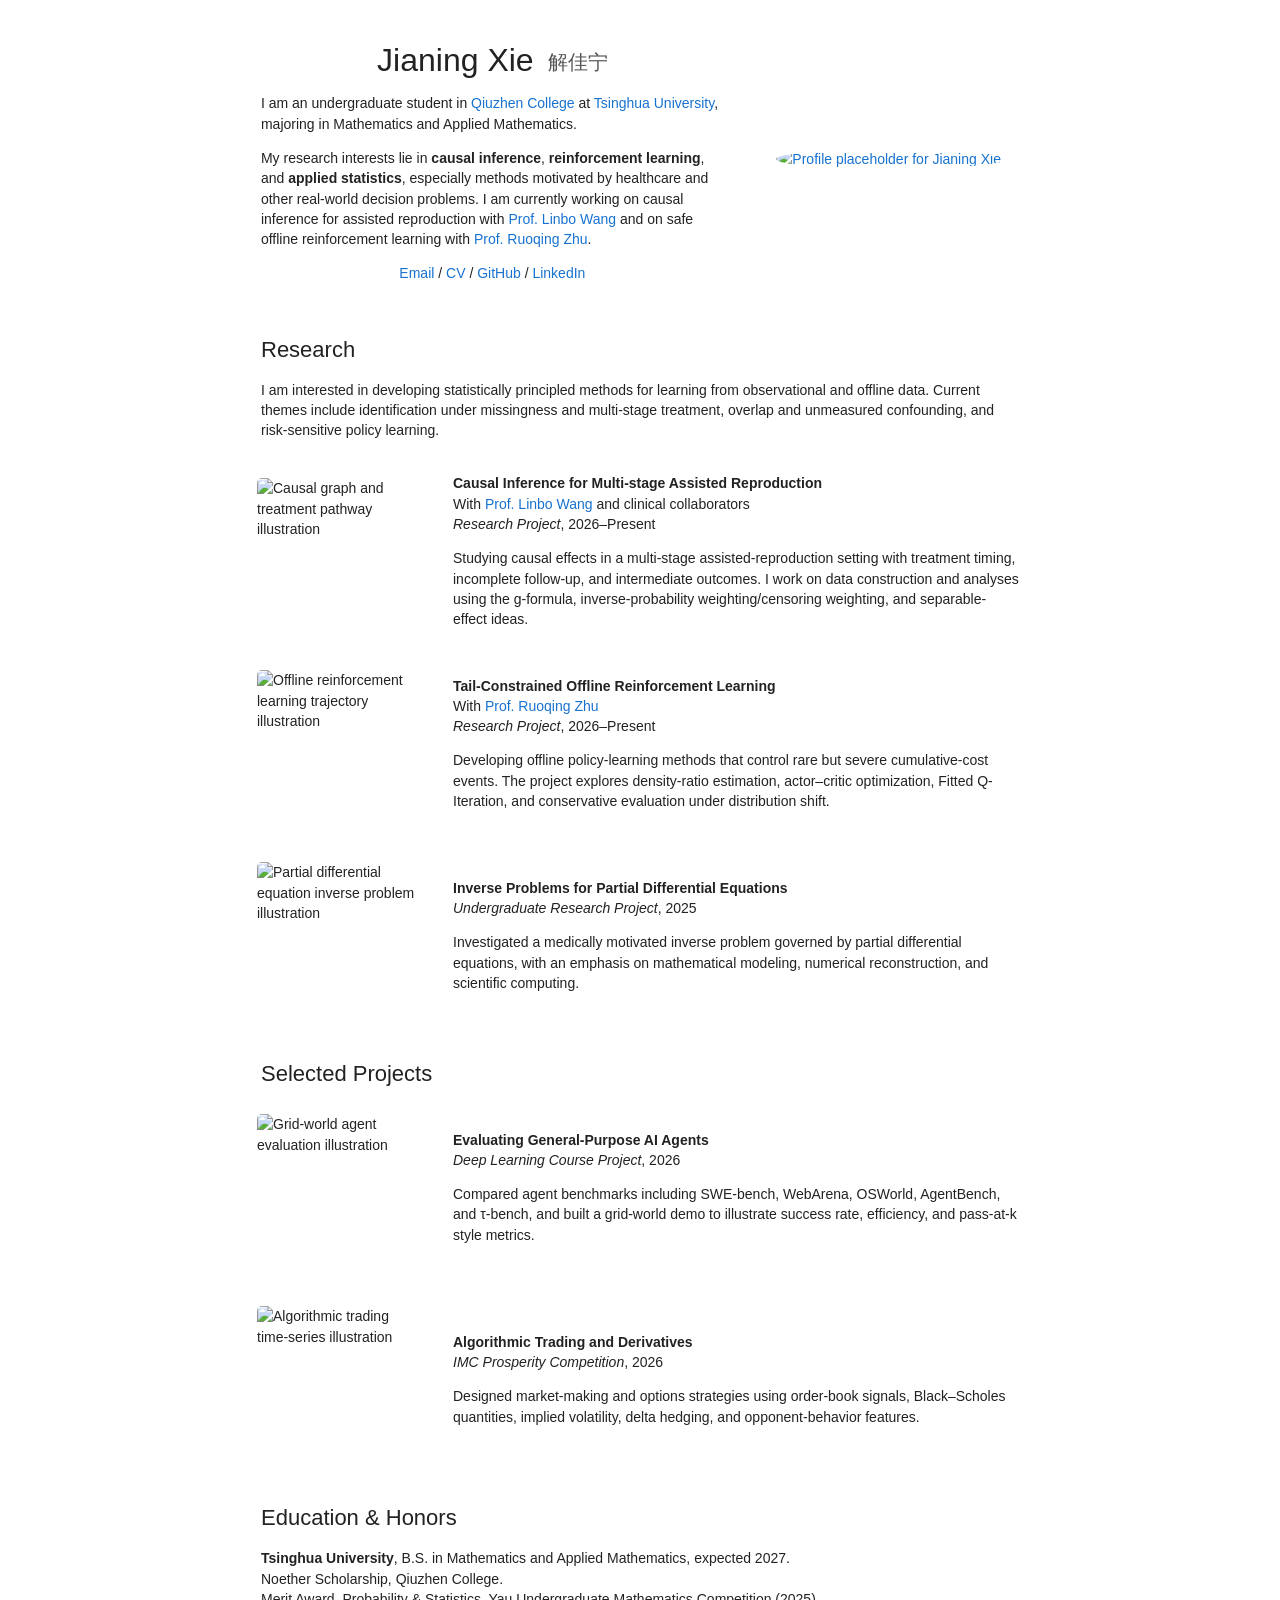
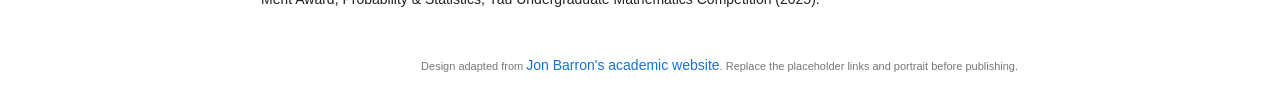
==== index.html @ 94532308 "Add files via upload" ====
<!DOCTYPE html>
<html lang="en">
<head>
  <meta charset="utf-8">
  <meta name="viewport" content="width=device-width, initial-scale=1">
  <meta name="description" content="Jianing Xie's academic homepage — causal inference, reinforcement learning, and applied statistics.">
  <meta name="author" content="Jianing Xie">
  <title>Jianing Xie</title>
  <link rel="icon" href="images/favicon.svg" type="image/svg+xml">
  <link rel="stylesheet" href="stylesheet.css">
</head>
<body>
  <table class="page-table" role="presentation">
    <tbody>
      <tr>
        <td>
          <table class="section-table hero-table" role="presentation">
            <tbody>
              <tr>
                <td class="hero-copy">
                  <p class="name">Jianing Xie <span class="chinese-name">解佳宁</span></p>
                  <p>
                    I am an undergraduate student in
                    <a href="https://qzc.tsinghua.edu.cn/en/">Qiuzhen College</a> at
                    <a href="https://www.tsinghua.edu.cn/en/">Tsinghua University</a>,
                    majoring in Mathematics and Applied Mathematics.
                  </p>
                  <p>
                    My research interests lie in <strong>causal inference</strong>,
                    <strong>reinforcement learning</strong>, and <strong>applied statistics</strong>,
                    especially methods motivated by healthcare and other real-world decision problems.
                    I am currently working on causal inference for assisted reproduction with
                    <a href="https://www.statistics.utoronto.ca/people/directories/all-faculty/linbo-wang">Prof. Linbo Wang</a>
                    and on safe offline reinforcement learning with
                    <a href="https://stat.illinois.edu/directory/profile/rqzhu">Prof. Ruoqing Zhu</a>.
                  </p>
                  <p class="links">
                    <a href="mailto:YOUR_EMAIL">Email</a>
                    <span aria-hidden="true"> / </span>
                    <a href="cv.html">CV</a>
                    <span aria-hidden="true"> / </span>
                    <a href="https://github.com/YOUR_GITHUB_USERNAME">GitHub</a>
                    <span aria-hidden="true"> / </span>
                    <a href="https://www.linkedin.com/in/YOUR_LINKEDIN_HANDLE/">LinkedIn</a>
                  </p>
                </td>
                <td class="hero-photo-cell">
                  <a href="images/profile-placeholder.svg">
                    <img class="profile-photo" src="images/profile-placeholder.svg" alt="Profile placeholder for Jianing Xie">
                  </a>
                </td>
              </tr>
            </tbody>
          </table>

          <table class="section-table" role="presentation">
            <tbody>
              <tr>
                <td class="section-copy">
                  <h2>Research</h2>
                  <p>
                    I am interested in developing statistically principled methods for learning from
                    observational and offline data. Current themes include identification under missingness
                    and multi-stage treatment, overlap and unmeasured confounding, and risk-sensitive policy learning.
                  </p>
                </td>
              </tr>
            </tbody>
          </table>

          <table class="section-table entries" role="presentation">
            <tbody>
              <tr class="entry-row">
                <td class="entry-image-cell">
                  <img class="entry-image" src="images/causal-inference.svg" alt="Causal graph and treatment pathway illustration">
                </td>
                <td class="entry-copy">
                  <span class="papertitle">Causal Inference for Multi-stage Assisted Reproduction</span>
                  <br>
                  With <a href="https://www.statistics.utoronto.ca/people/directories/all-faculty/linbo-wang">Prof. Linbo Wang</a>
                  and clinical collaborators
                  <br>
                  <em>Research Project</em>, 2026–Present
                  <p>
                    Studying causal effects in a multi-stage assisted-reproduction setting with treatment timing,
                    incomplete follow-up, and intermediate outcomes. I work on data construction and analyses using
                    the g-formula, inverse-probability weighting/censoring weighting, and separable-effect ideas.
                  </p>
                </td>
              </tr>

              <tr class="entry-row">
                <td class="entry-image-cell">
                  <img class="entry-image" src="images/offline-rl.svg" alt="Offline reinforcement learning trajectory illustration">
                </td>
                <td class="entry-copy">
                  <span class="papertitle">Tail-Constrained Offline Reinforcement Learning</span>
                  <br>
                  With <a href="https://stat.illinois.edu/directory/profile/rqzhu">Prof. Ruoqing Zhu</a>
                  <br>
                  <em>Research Project</em>, 2026–Present
                  <p>
                    Developing offline policy-learning methods that control rare but severe cumulative-cost events.
                    The project explores density-ratio estimation, actor–critic optimization, Fitted Q-Iteration,
                    and conservative evaluation under distribution shift.
                  </p>
                </td>
              </tr>

              <tr class="entry-row">
                <td class="entry-image-cell">
                  <img class="entry-image" src="images/inverse-problems.svg" alt="Partial differential equation inverse problem illustration">
                </td>
                <td class="entry-copy">
                  <span class="papertitle">Inverse Problems for Partial Differential Equations</span>
                  <br>
                  <em>Undergraduate Research Project</em>, 2025
                  <p>
                    Investigated a medically motivated inverse problem governed by partial differential equations,
                    with an emphasis on mathematical modeling, numerical reconstruction, and scientific computing.
                  </p>
                </td>
              </tr>
            </tbody>
          </table>

          <table class="section-table" role="presentation">
            <tbody>
              <tr>
                <td class="section-copy">
                  <h2>Selected Projects</h2>
                </td>
              </tr>
            </tbody>
          </table>

          <table class="section-table entries" role="presentation">
            <tbody>
              <tr class="entry-row">
                <td class="entry-image-cell">
                  <img class="entry-image" src="images/agent-evaluation.svg" alt="Grid-world agent evaluation illustration">
                </td>
                <td class="entry-copy">
                  <span class="papertitle">Evaluating General-Purpose AI Agents</span>
                  <br>
                  <em>Deep Learning Course Project</em>, 2026
                  <p>
                    Compared agent benchmarks including SWE-bench, WebArena, OSWorld, AgentBench, and τ-bench,
                    and built a grid-world demo to illustrate success rate, efficiency, and pass-at-k style metrics.
                  </p>
                </td>
              </tr>

              <tr class="entry-row">
                <td class="entry-image-cell">
                  <img class="entry-image" src="images/trading.svg" alt="Algorithmic trading time-series illustration">
                </td>
                <td class="entry-copy">
                  <span class="papertitle">Algorithmic Trading and Derivatives</span>
                  <br>
                  <em>IMC Prosperity Competition</em>, 2026
                  <p>
                    Designed market-making and options strategies using order-book signals, Black–Scholes quantities,
                    implied volatility, delta hedging, and opponent-behavior features.
                  </p>
                </td>
              </tr>
            </tbody>
          </table>

          <table class="section-table" role="presentation">
            <tbody>
              <tr>
                <td class="section-copy">
                  <h2>Education &amp; Honors</h2>
                  <p>
                    <strong>Tsinghua University</strong>, B.S. in Mathematics and Applied Mathematics,
                    expected 2027.<br>
                    Noether Scholarship, Qiuzhen College.<br>
                    Merit Award, Probability &amp; Statistics, Yau Undergraduate Mathematics Competition (2025).
                  </p>
                </td>
              </tr>
            </tbody>
          </table>

          <table class="section-table footer-table" role="presentation">
            <tbody>
              <tr>
                <td>
                  <p class="footer-note">
                    Design adapted from
                    <a href="https://jonbarron.info/">Jon Barron's academic website</a>.
                    Replace the placeholder links and portrait before publishing.
                  </p>
                </td>
              </tr>
            </tbody>
          </table>
        </td>
      </tr>
    </tbody>
  </table>
</body>
</html>
---- stylesheet.css ----
a {
  color: #1772d0;
  text-decoration: none;
}

a:focus,
a:hover {
  color: #f09228;
  text-decoration: none;
}

body,
td,
th,
tr,
p,
a {
  font-family: "Lato", "Noto Sans SC", Verdana, Helvetica, sans-serif;
  font-size: 14px;
  line-height: 1.45;
}

body {
  margin: 0;
  color: #222;
  background: #fff;
}

strong {
  font-family: "Lato", "Noto Sans SC", Verdana, Helvetica, sans-serif;
  font-size: 14px;
}

h2 {
  margin: 0;
  font-weight: 400;
  font-family: "Lato", "Noto Sans SC", Verdana, Helvetica, sans-serif;
  font-size: 22px;
}

.page-table {
  width: 100%;
  max-width: 800px;
  border: 0;
  border-spacing: 0;
  border-collapse: separate;
  margin: 0 auto;
}

.section-table {
  width: 100%;
  border: 0;
  border-spacing: 0;
  border-collapse: separate;
  margin: 0 auto;
}

.hero-copy {
  padding: 2.5%;
  width: 63%;
  vertical-align: middle;
}

.hero-photo-cell {
  padding: 2.5%;
  width: 37%;
  max-width: 37%;
  vertical-align: middle;
}

.profile-photo {
  width: 100%;
  max-width: 230px;
  border-radius: 50%;
  display: block;
  margin: 0 auto;
}

.name {
  padding-top: 20px;
  margin: 0;
  font-family: "Lato", "Noto Sans SC", Verdana, Helvetica, sans-serif;
  font-size: 32px;
  text-align: center;
  line-height: 1.2;
}

.chinese-name {
  display: inline-block;
  margin-left: 0.25em;
  font-family: "Noto Sans SC", sans-serif;
  font-size: 0.64em;
  font-weight: 400;
  color: #555;
  vertical-align: 0.08em;
}

.links {
  text-align: center;
}

.section-copy {
  padding: 16px 20px 8px;
  width: 100%;
  vertical-align: middle;
}

.entries {
  margin-bottom: 4px;
}

.entry-row {
  vertical-align: middle;
}

.entry-image-cell {
  padding: 16px;
  width: 20%;
  vertical-align: middle;
}

.entry-image {
  width: 160px;
  max-width: 100%;
  aspect-ratio: 1 / 1;
  object-fit: cover;
  border-radius: 5px;
  display: block;
}

.entry-copy {
  padding: 8px 20px;
  width: 80%;
  vertical-align: middle;
}

.papertitle {
  font-family: "Lato", "Noto Sans SC", Verdana, Helvetica, sans-serif;
  font-size: 14px;
  font-weight: 700;
}

.footer-table {
  margin-top: 12px;
}

.footer-note {
  padding: 0 20px 24px;
  text-align: right;
  font-size: 11px;
  color: #777;
}

@media (max-width: 640px) {
  .hero-table,
  .hero-table tbody,
  .hero-table tr,
  .hero-copy,
  .hero-photo-cell,
  .entries,
  .entries tbody,
  .entry-row,
  .entry-image-cell,
  .entry-copy {
    display: block;
    width: auto;
    max-width: none;
  }

  .hero-copy {
    padding: 18px 22px 6px;
  }

  .hero-photo-cell {
    padding: 10px 22px 18px;
  }

  .profile-photo {
    max-width: 190px;
  }

  .name {
    padding-top: 4px;
    font-size: 29px;
  }

  .entry-image-cell {
    padding: 12px 22px 4px;
  }

  .entry-image {
    width: 100%;
    max-width: 260px;
    margin: 0 auto;
    aspect-ratio: 16 / 9;
  }

  .entry-copy {
    padding: 8px 22px 20px;
  }

  .section-copy {
    padding: 16px 22px 6px;
  }

  .footer-note {
    padding: 0 22px 24px;
    text-align: left;
  }
}
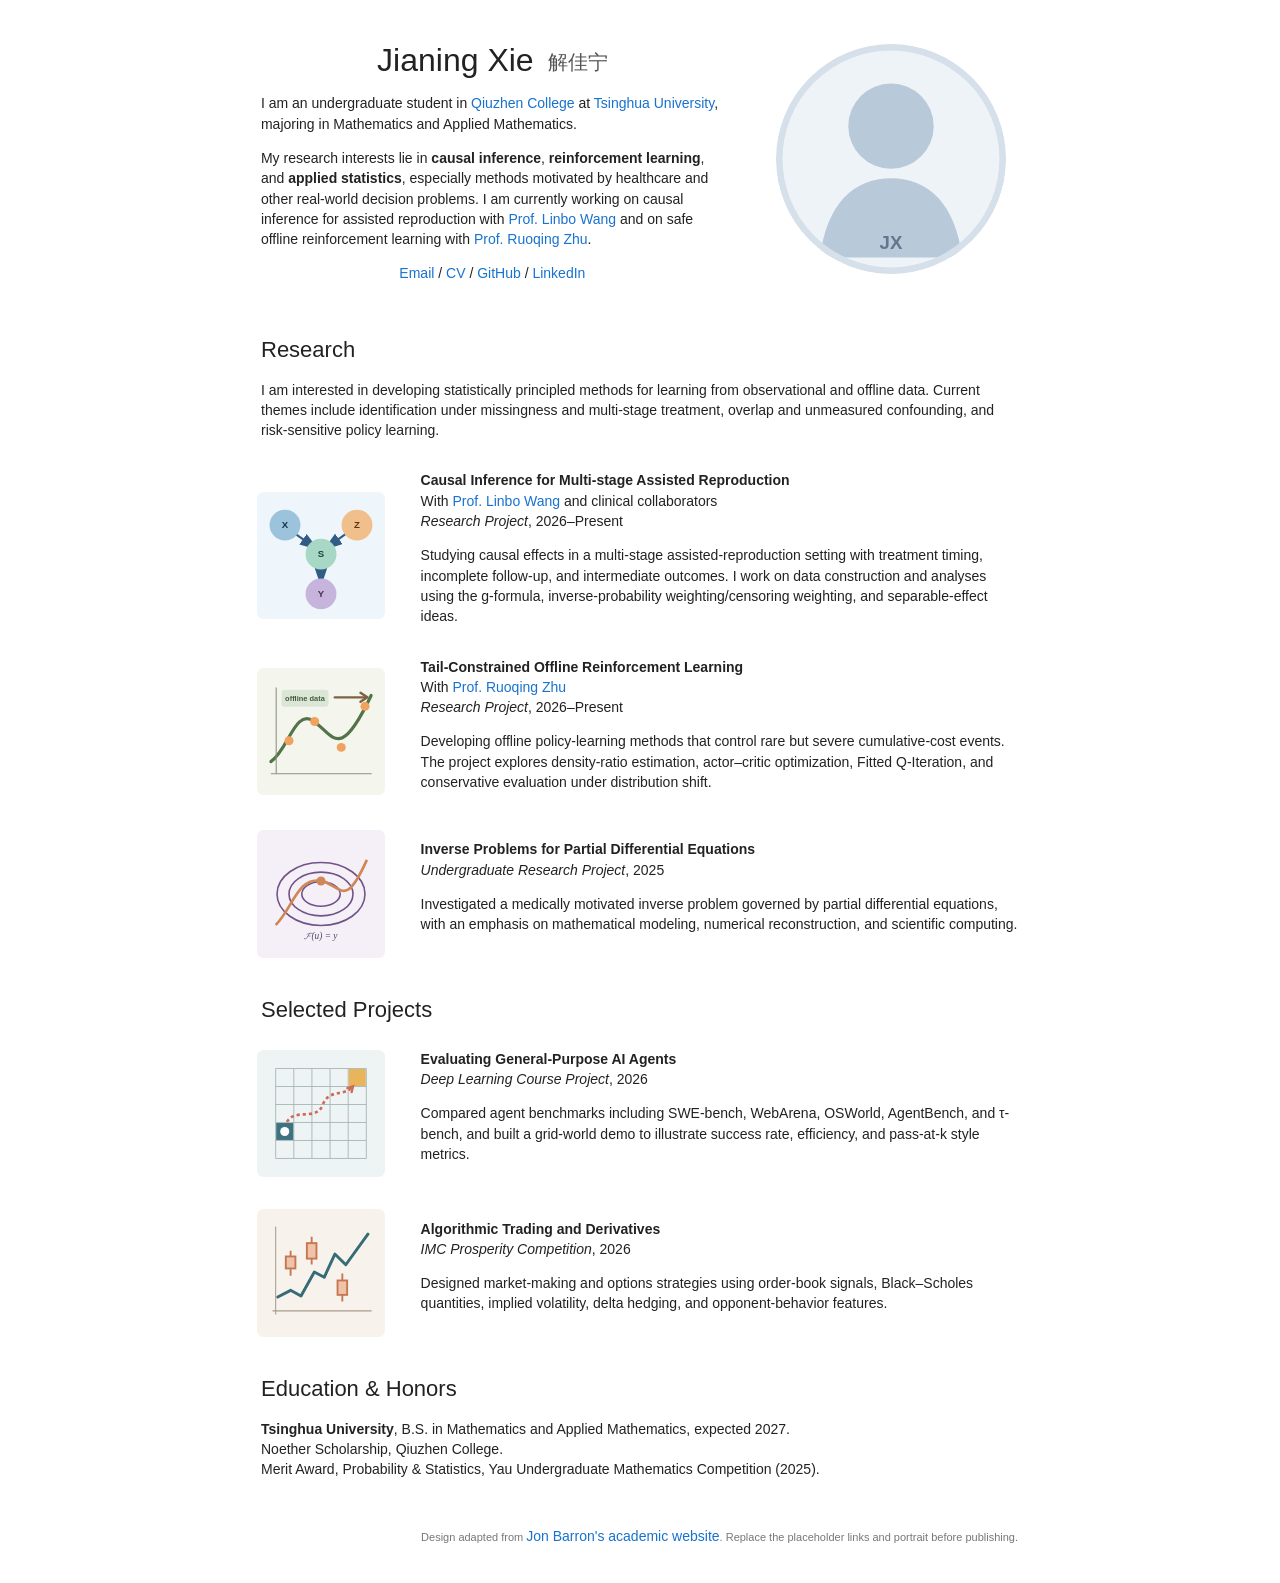
==== commit f1587974: "Update index.html" ====
--- a/index.html
+++ b/index.html
@@ -35,17 +35,17 @@
                     <a href="https://stat.illinois.edu/directory/profile/rqzhu">Prof. Ruoqing Zhu</a>.
                   </p>
                   <p class="links">
-                    <a href="mailto:YOUR_EMAIL">Email</a>
+                    <a href="mailto:jiejn23@mails.tsinghua.edu.cn">Email</a>
                     <span aria-hidden="true"> / </span>
                     <a href="cv.html">CV</a>
                     <span aria-hidden="true"> / </span>
-                    <a href="https://github.com/YOUR_GITHUB_USERNAME">GitHub</a>
+                    <a href="https://github.com/JennieXie22">GitHub</a>
                     <span aria-hidden="true"> / </span>
                     <a href="https://www.linkedin.com/in/YOUR_LINKEDIN_HANDLE/">LinkedIn</a>
                   </p>
                 </td>
                 <td class="hero-photo-cell">
-                  <a href="images/profile-placeholder.svg">
+                  <a href="images/profile.jpg">
                     <img class="profile-photo" src="images/profile-placeholder.svg" alt="Profile placeholder for Jianing Xie">
                   </a>
                 </td>
